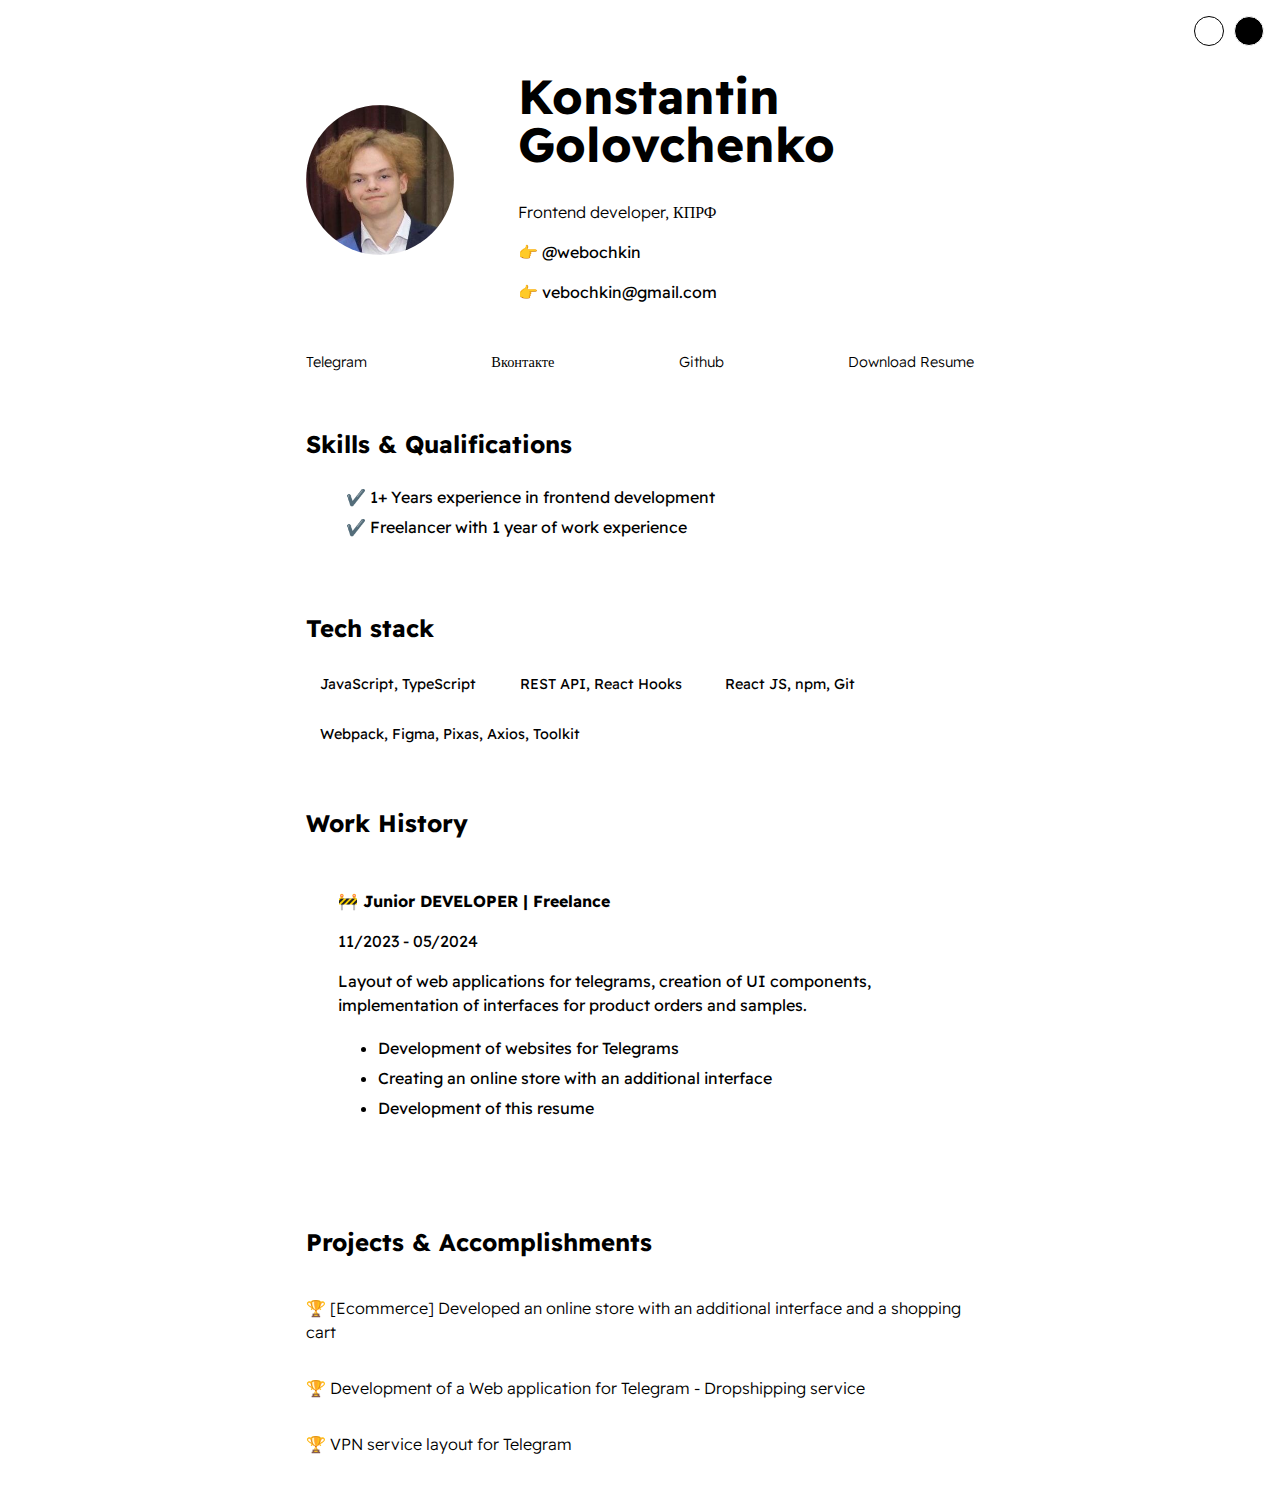
==== index.html @ 5b061f0c "new file:   assets/images/dark mode preview.PNG 	new file:   assets/images/demo.gif 	new file:   ass" ====
<!DOCTYPE html>
<html lang="en">
<head>
  <meta charset="UTF-8">
  <meta name="viewport" content="width=device-width, initial-scale=1.0">
  <title>Resume by Vebochkin</title>
  <link rel="stylesheet" href="./styles/main.css">
  <link rel="stylesheet" href="./styles/theme-switcher.css">
</head>

<body>
  <div id="container--main">

    <section id="wrapper--hero" class="section--page">
        <img id="profile-pic" src="./assets/images/profile_pic.png">

        <div>
            <h1 id="user-name">Konstantin Golovchenko</h1>
            <p id="bio">Frontend developer, КПРФ</p>
            <p id="tg">👉 @webochkin</p>
            <p id="email">👉 vebochkin@gmail.com</p>
        </div>
      </section>

      <section class="section--page">

        <div id="socials--list">
          <a href="https://t.me/@webochkin" target="_blank">Telegram</a>
            <a href="https://vk.com/manimein" target="_blank">Вконтакте</a>
            <a href="https://github.com/Vebochkin" target="_blank">Github</a>
            <a href="./assets/resume.docx" target="_blank">Download Resume</a>
        </div>
    </section>

    <section class="section--page">
      <h2>Skills & Qualifications</h2>
      <ul id="qualifications--list">
          <li>✔️ 1+ Years experience in frontend development</li>
          <li>✔️ Freelancer with 1 year of work experience</li>

      </ul>
  </section>

  <section class="section--page">
    <h2>Tech stack</h2>

    <div id="wrapper--techstack__items">
        <div class="card--techstack"><span>JavaScript, TypeScript</span></div>
        <div class="card--techstack"><span>REST API,  React Hooks</span></div>
        <div class="card--techstack"><span>React JS, npm, Git</span></div>
        <div class="card--techstack"><span>Webpack, Figma, Pixas, Axios, Toolkit</span></div>
    </div>
</section>

<section id="work-history-wrapper" class="section--page">
  <h2>Work History</h2>



  <div class="card--work-history">
      <strong>🚧 Junior DEVELOPER | Freelance</strong>
      <p>11/2023 - 05/2024</p>
      <p>Layout of web applications for telegrams,
        creation of UI components, implementation of interfaces for product orders and samples.</p>
      <ul>
          <li>Development of websites for Telegrams</li>
          <li>Creating an online store with an additional interface</li>
          <li>Development of this resume</li>
      </ul>
  </div>
</section>

<section class="section--page">
  <h2>Projects & Accomplishments</h2>

  <div class="card--project">
      <a href="project1.html"><span>🏆 </span>[Ecommerce] Developed an online store with an additional interface and a shopping cart</a>
  </div>

  <div class="card--project">
      <a href="Потеряно" ><span>🏆 </span>Development of a Web application for Telegram - Dropshipping service</a>
  </div>

  <div class="card--project">
      <a href="Потеряно" ><span>🏆 </span>VPN service layout for Telegram</a>
  </div>

</section>
</div>
<div id="theme-switcher">
    <div class="theme" id="theme-light" data-theme="light"></div>
    <div class="theme" id="theme-dark" data-theme="dark"></div>
  </div>
</body>
<script src="js/theme-switcher.js"></script>
</html>
---- styles/main.css ----
@import url('https://fonts.googleapis.com/css2?family=Readex+Pro:wght@300;400;500;600;700&display=swap');

:root{
    --mainTextColor-light:#000;
    --secondaryTextColor-light:rgb(51 51 51);
    --mainLinkColor-light:#0da2b8;
    --mainBorderColor-light:rgb(218, 218, 218);
    --mainBgColor-light:rgb(249, 250,251);
}

[data-theme="dark"]{
    --mainTextColor:#fff;
    --secondaryTextColor:#adb0b1;
    --mainLinkColor:rgb(30, 190,214);
    --mainBorderColor:#2b3031;
    --mainBgColor:#131415;
}



*{
    font-family: 'Readex Pro';
    line-height: 1.5em;
    box-sizing: border-box;
    color: var(--mainTextColor);
    
}

body{
    background-color: var(--mainBgColor);            
}

p, span, li{
    color: var(--secondaryTextColor);
    font-size: 1em;
}

a{
    text-decoration: none;
    color: var(--mainLinkColor);
    font-weight: 500;
}

li{
    line-height: 1.9em;
}

#container--main{
    max-width: 700px;
    margin: 0 auto;
    padding: 1em;
}

.section--page{
    padding-top: 1em;
    padding-bottom: 1em;
}

#wrapper--hero{
    display: flex;
    align-items: center;
    gap: 4em;
}

#bio, a{
    font-weight: 300;
}

#user-name{
    font-size: 48px;
    line-height: 1em;
}

#profile-pic{
    width: 150px;
    height: 150px;
    object-fit: cover;
    border-radius: 50%;
}

#email{
    color: var(--mainTextColor);
}

#socials--list{
    display: flex;
    justify-content: space-between;
    column-gap: 1em;
    flex-wrap: wrap;
}

#socials--list a{
    font-weight: 300;
    color: var(--secondaryTextColor);
    font-size: 0.9em;
    transition: 0.3s;
}

#socials--list a:hover{
    font-weight: 100;
    color: var(--mainLinkColor);
    font-size: 0.9em;
}

#qualifications--list{
    list-style: none;
}

#wrapper--techstack__items{
    display: flex;
    flex-wrap: wrap;
    gap: 1em;
    font-size: 0.9em;
}

.card--techstack{
    border: 1px solid var(--mainBorderColor);
    border-radius: 5px;
    padding: 0.5em 1em;
    align-items: center;
}

.card--project{
    padding-top: 1em;
    padding-bottom: 1em;
    border-top: 1px solid var(--mainBorderColor);
}

.card--project a{
    color: var(--mainTextColor);

    transition: 0.3s;
}

.card--project a:hover{
    color: rgb(30, 190,214);

}

.card--work-history{
    border-left: 1px solid var(--mainBorderColor);
    margin-top: 3em;
    margin-bottom: 3em;
    padding-left: 2em;
}

.line-break{
    background-color: var(--mainBorderColor);
    height: 1px;
}


@media(max-width:600px){

    .section--page{
        padding-top: 1em;
        padding-bottom: 1em;
        margin-top: 3em;
    }

    #wrapper--hero{
        display: flex;
        align-items: center;
        gap: 1em;
    }

    #profile-pic{
        width: 200px;
        height: 200px;
    }

    #wrapper--hero{
        flex-direction: column;
    }

    .card--work-history{
        border-left: none;
        padding-left: 0;
    }
}
---- styles/theme-switcher.css ----
#theme-switcher{
    position: fixed;
    right:1em;
    top: 1em;
    display: flex;
    gap: 10px;
    cursor: pointer;
}

.theme{
    height: 30px;
    width: 30px;
    border-radius: 50%;
    transition: 0.3s;
    border: 1px solid;
}

.theme:hover{
    height: 33px;
    width: 33px;
}

#theme-dark{
    background-color: #000;
    /* border-color: #fff; */
}

#theme-light{
    background-color: #fff;
    /* border-color: #000; */
}

#theme-1{
    background-color: #999ECD;
}

#theme-2{
    background-color: #73B5DE;
}

#theme-3{
    background-color: #AD7EAD;
}
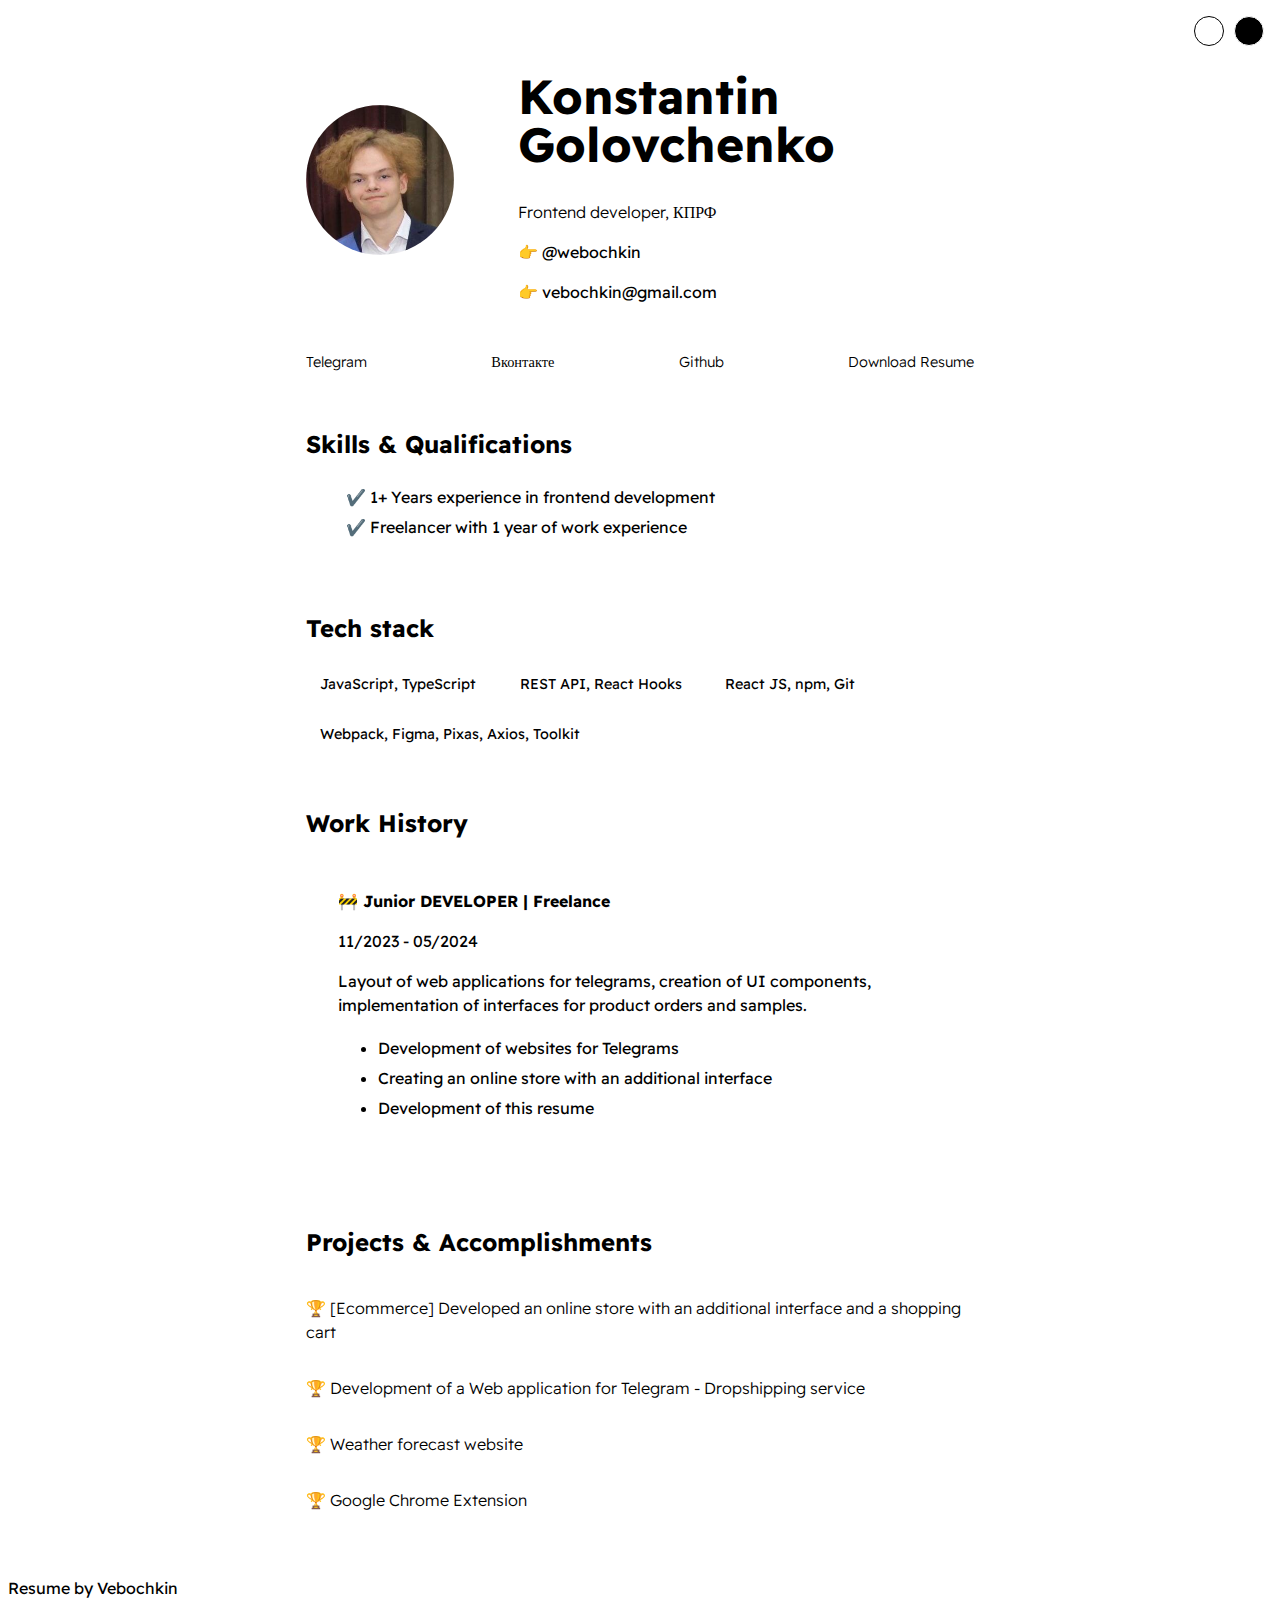
==== commit 578ebbf9: "deleted:    assets/images/dark mode preview.PNG 	deleted:    assets/images/demo.gif 	deleted:    ass" ====
--- a/index.html
+++ b/index.html
@@ -37,7 +37,7 @@
       <ul id="qualifications--list">
           <li>✔️ 1+ Years experience in frontend development</li>
           <li>✔️ Freelancer with 1 year of work experience</li>
-
+          <li></li>
       </ul>
   </section>
 
@@ -78,12 +78,19 @@
   </div>
 
   <div class="card--project">
-      <a href="Потеряно" ><span>🏆 </span>Development of a Web application for Telegram - Dropshipping service</a>
+      <a href="project1.html" ><span>🏆 </span>Development of a Web application for Telegram - Dropshipping service</a>
   </div>
 
   <div class="card--project">
-      <a href="Потеряно" ><span>🏆 </span>VPN service layout for Telegram</a>
+      <a href="project1.html" ><span>🏆 </span>Weather forecast website</a>
   </div>
+
+  <div class="card--project">
+    <a href="project1.html" ><span>🏆 </span>
+      Google Chrome Extension</a>
+</div>
+
+ 
 
 </section>
 </div>
@@ -91,6 +98,9 @@
     <div class="theme" id="theme-light" data-theme="light"></div>
     <div class="theme" id="theme-dark" data-theme="dark"></div>
   </div>
+  <footer>
+    <p>Resume by Vebochkin</p>
+</footer>
 </body>
 <script src="js/theme-switcher.js"></script>
 </html>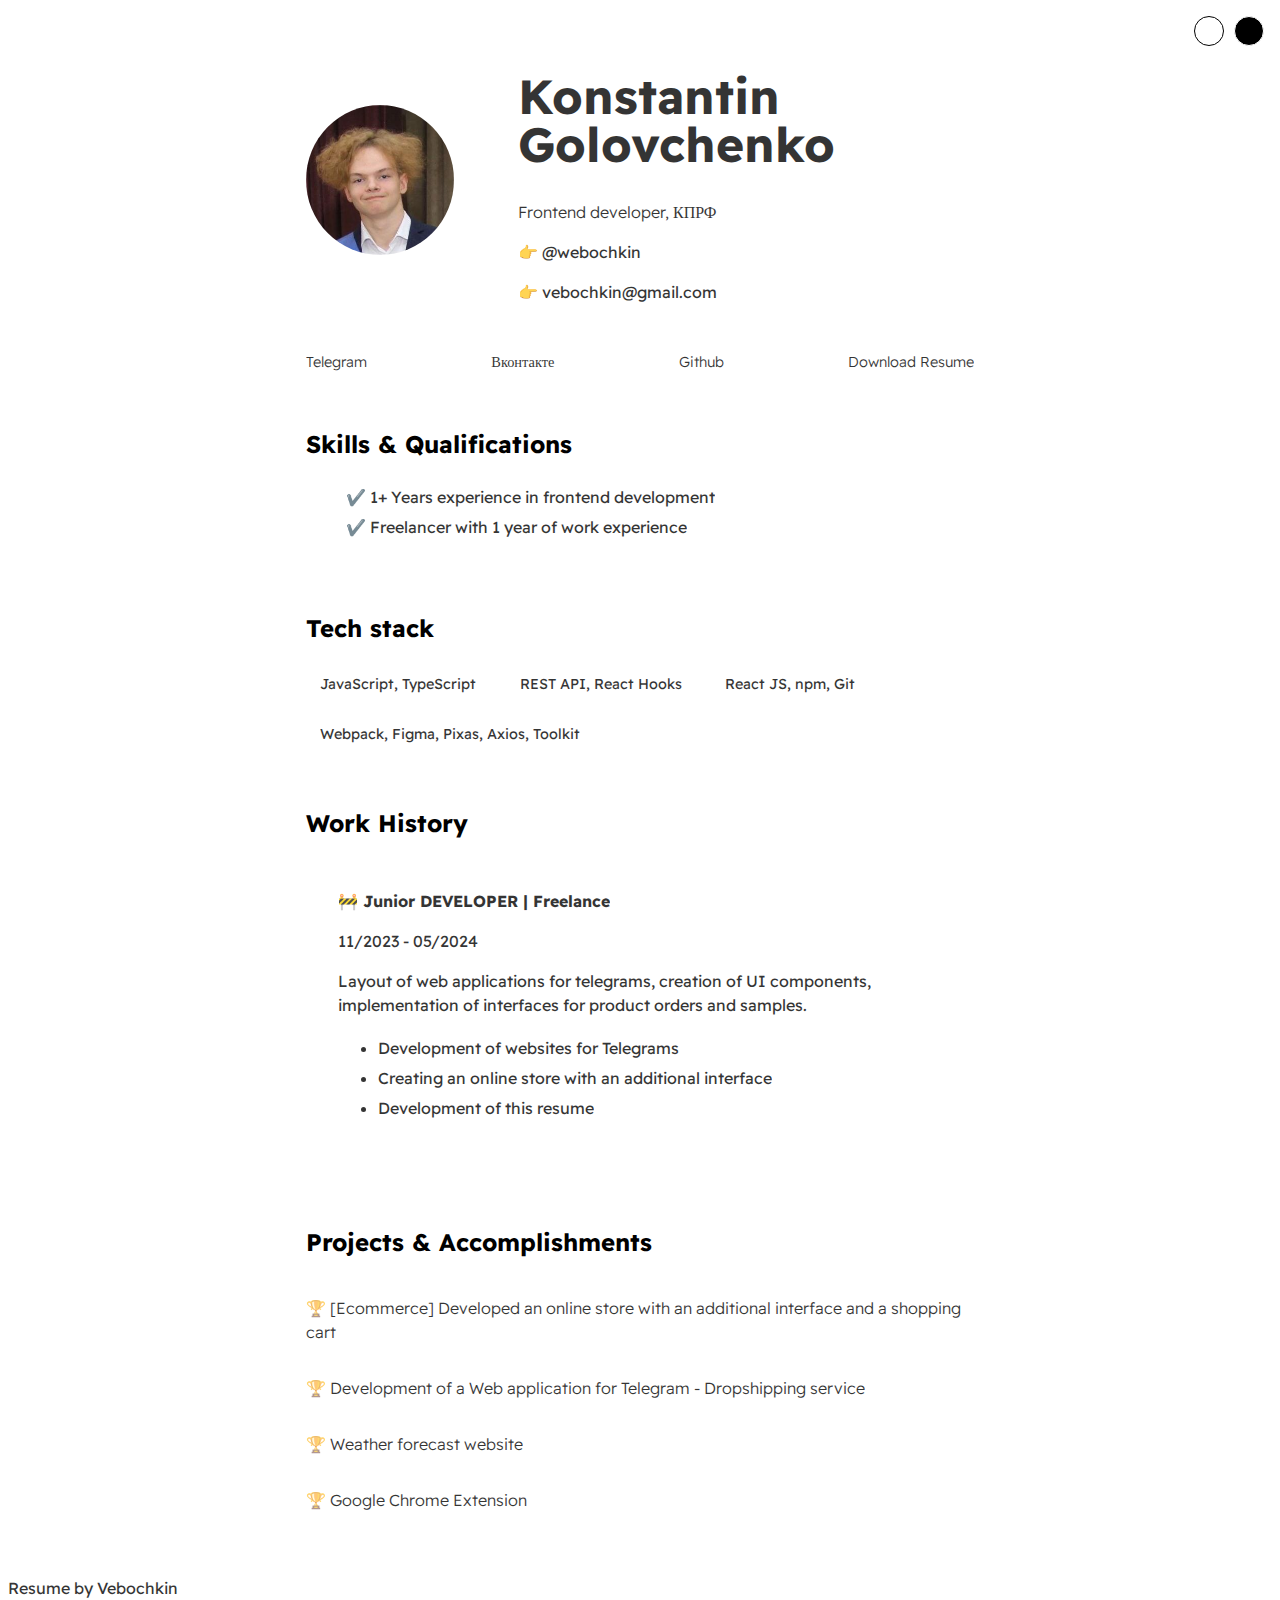
==== commit 78e5e08e: "modified:   index.html 	modified:   js/theme-switcher.js" ====
--- a/index.html
+++ b/index.html
@@ -101,6 +101,66 @@
   <footer>
     <p>Resume by Vebochkin</p>
 </footer>
+<script>
+  function animate({timing, draw, duration}) {
+    let start = performance.now();
+  
+    requestAnimationFrame(function animate(time) {
+      let timeFraction = (time - start) / duration;
+      if (timeFraction > 1) timeFraction = 1;
+  
+      let progress = timing(timeFraction);
+  
+      draw(progress);
+  
+      if (timeFraction < 1) {
+        requestAnimationFrame(animate);
+      }
+    });
+  }
+  
+   
+  function linear(timeFraction) {
+    return timeFraction;
+  }
+  
+   
+  function draw(progress) {
+    const elements = document.querySelectorAll('h1, p, li, span, strong, a'); 
+  
+    elements.forEach(element => {
+      element.style.opacity = progress;  
+    });
+  }
+  
+   
+  animate({
+    timing: linear,
+    draw: draw,
+    duration: 1000  
+  });
+  </script>
+  <script>
+     
+    function hoverAnimation() {
+      const elements = document.querySelectorAll('h1, p, li, span, strong, a');
+    
+      elements.forEach(element => {
+        element.addEventListener('mouseenter', function() {
+          
+          element.classList.add('hovered');  
+        });
+    
+        element.addEventListener('mouseleave', function() {
+           
+          element.classList.remove('hovered'); 
+        });
+      });
+    }
+    
+     
+    hoverAnimation();
+    </script>
 </body>
 <script src="js/theme-switcher.js"></script>
 </html>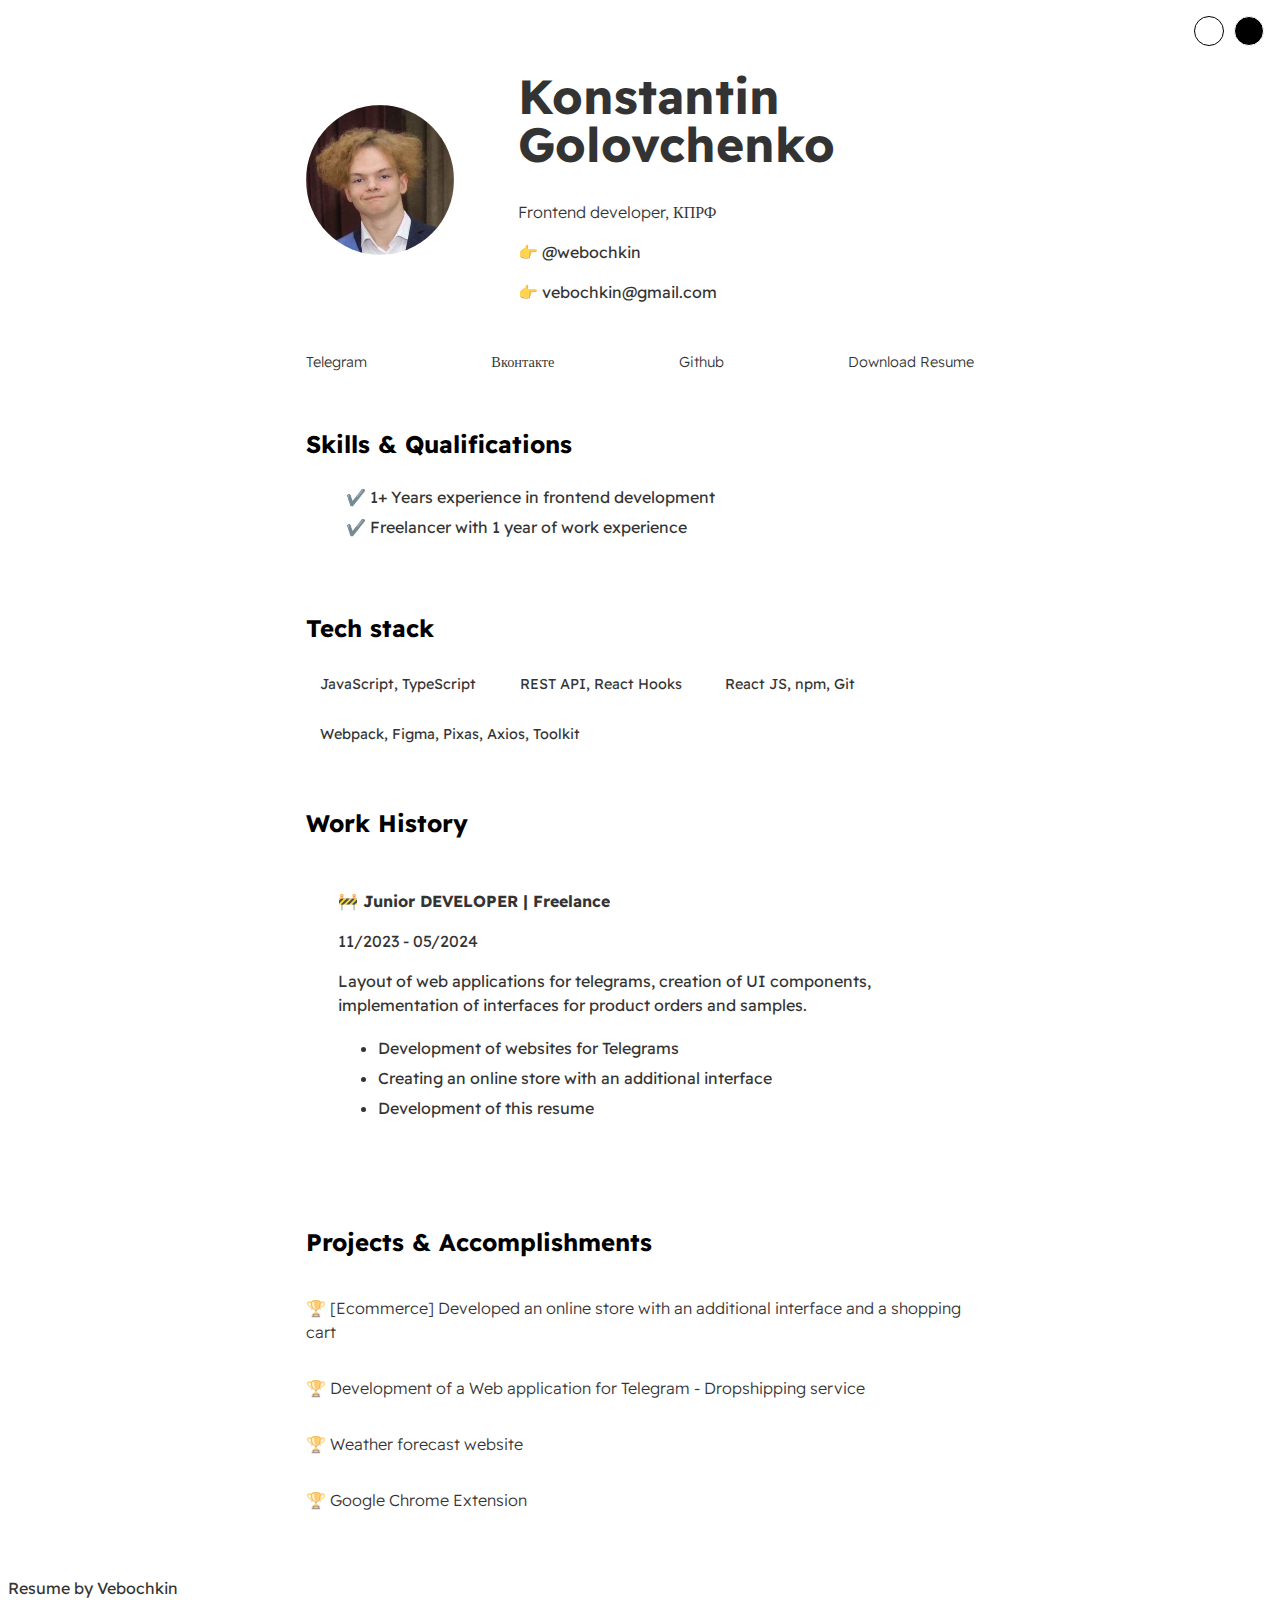
==== commit b203a400: "modified:   index.html 	modified:   js/theme-switcher.js 	modified:   styles/main.css" ====
--- a/index.html
+++ b/index.html
@@ -161,6 +161,10 @@
      
     hoverAnimation();
     </script>
+
+<section id="hidden-text" class="hidden">
+  <p>примите на работу пж</p>
+</section>
 </body>
 <script src="js/theme-switcher.js"></script>
 </html>--- a/styles/main.css
+++ b/styles/main.css
@@ -178,3 +178,6 @@
         padding-left: 0;
     }
 }
+.hidden {
+    display: none;
+}
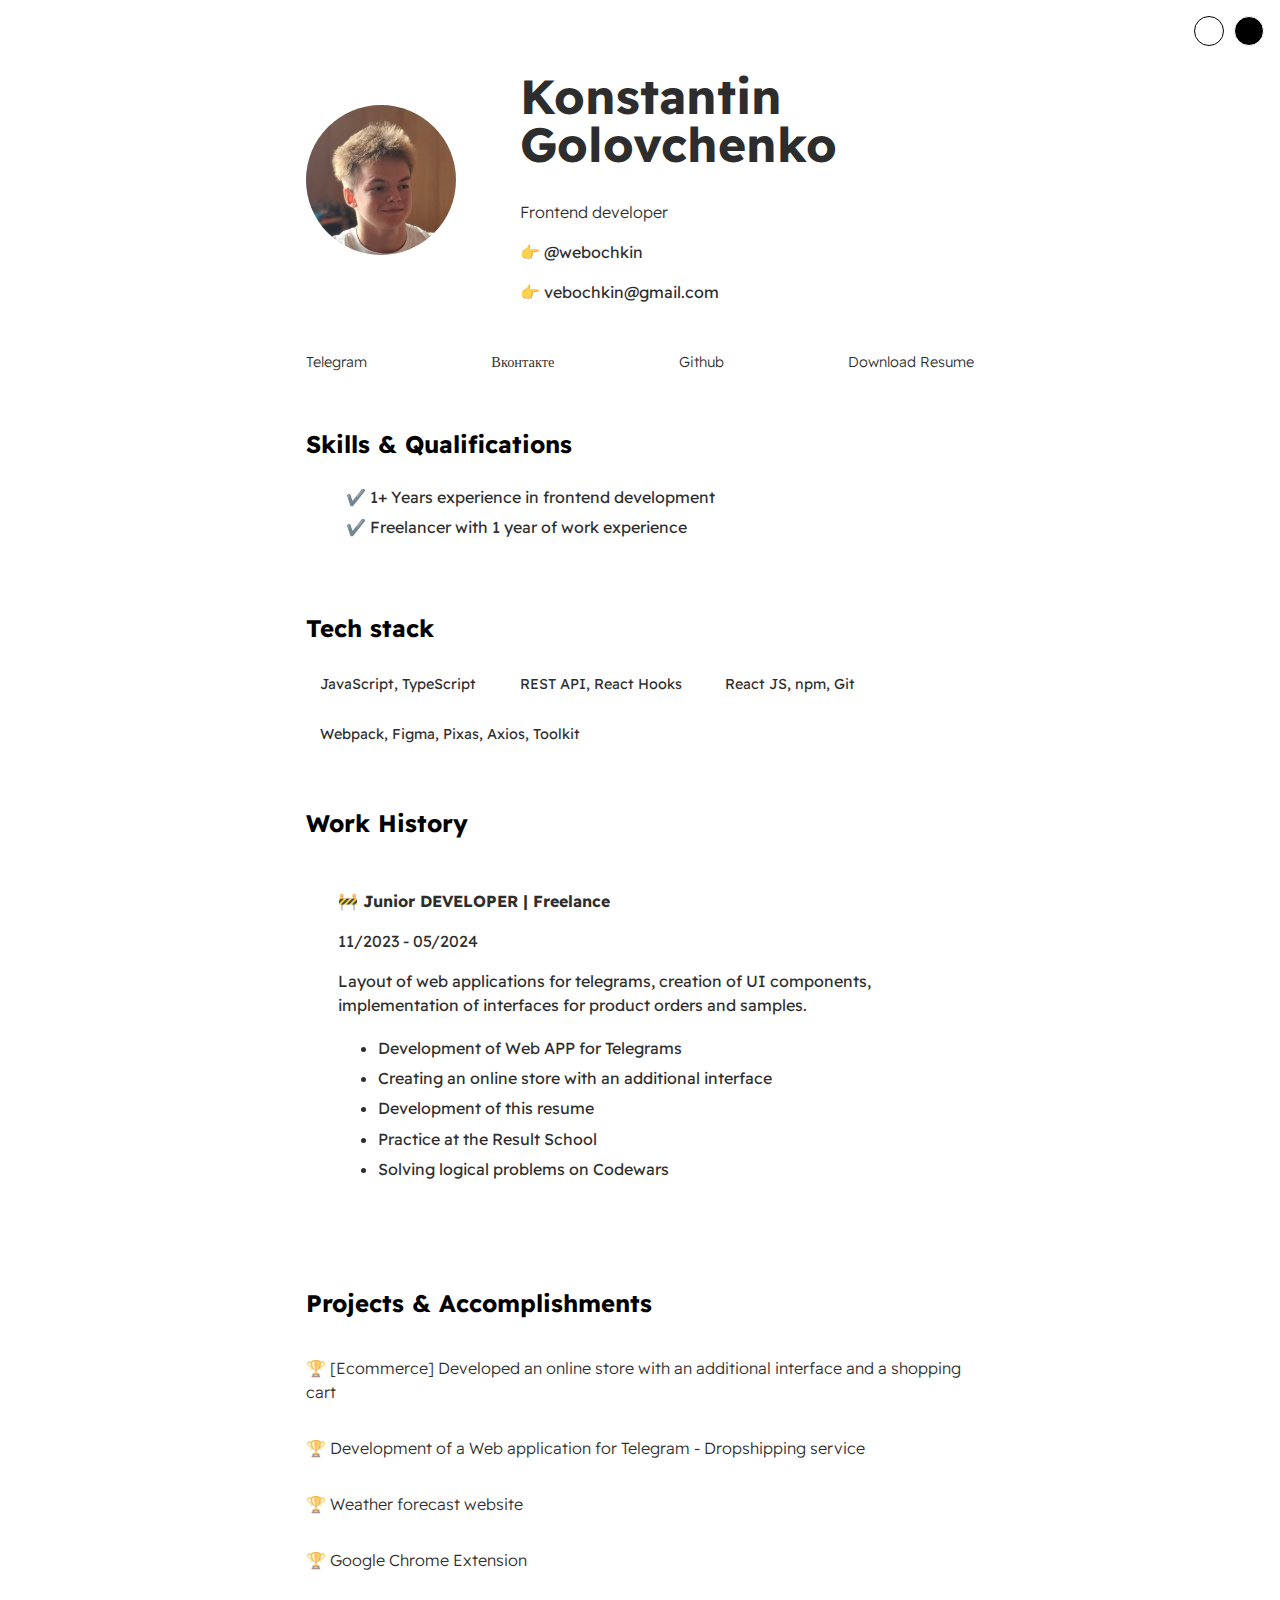
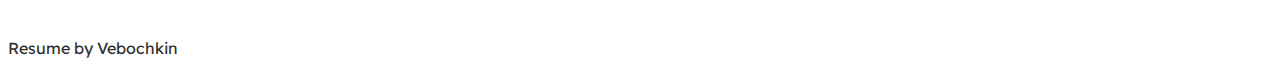
==== commit 6b5273af: "modified:   assets/images/profile_pic.png 	modified:   index.html" ====
--- a/index.html
+++ b/index.html
@@ -16,7 +16,7 @@
 
         <div>
             <h1 id="user-name">Konstantin Golovchenko</h1>
-            <p id="bio">Frontend developer, КПРФ</p>
+            <p id="bio">Frontend developer</p>
             <p id="tg">👉 @webochkin</p>
             <p id="email">👉 vebochkin@gmail.com</p>
         </div>
@@ -63,9 +63,11 @@
       <p>Layout of web applications for telegrams,
         creation of UI components, implementation of interfaces for product orders and samples.</p>
       <ul>
-          <li>Development of websites for Telegrams</li>
+          <li>Development of Web APP for Telegrams</li>
           <li>Creating an online store with an additional interface</li>
           <li>Development of this resume</li>
+          <li>Practice at the Result School</li>
+          <li>Solving logical problems on Codewars</li>
       </ul>
   </div>
 </section>
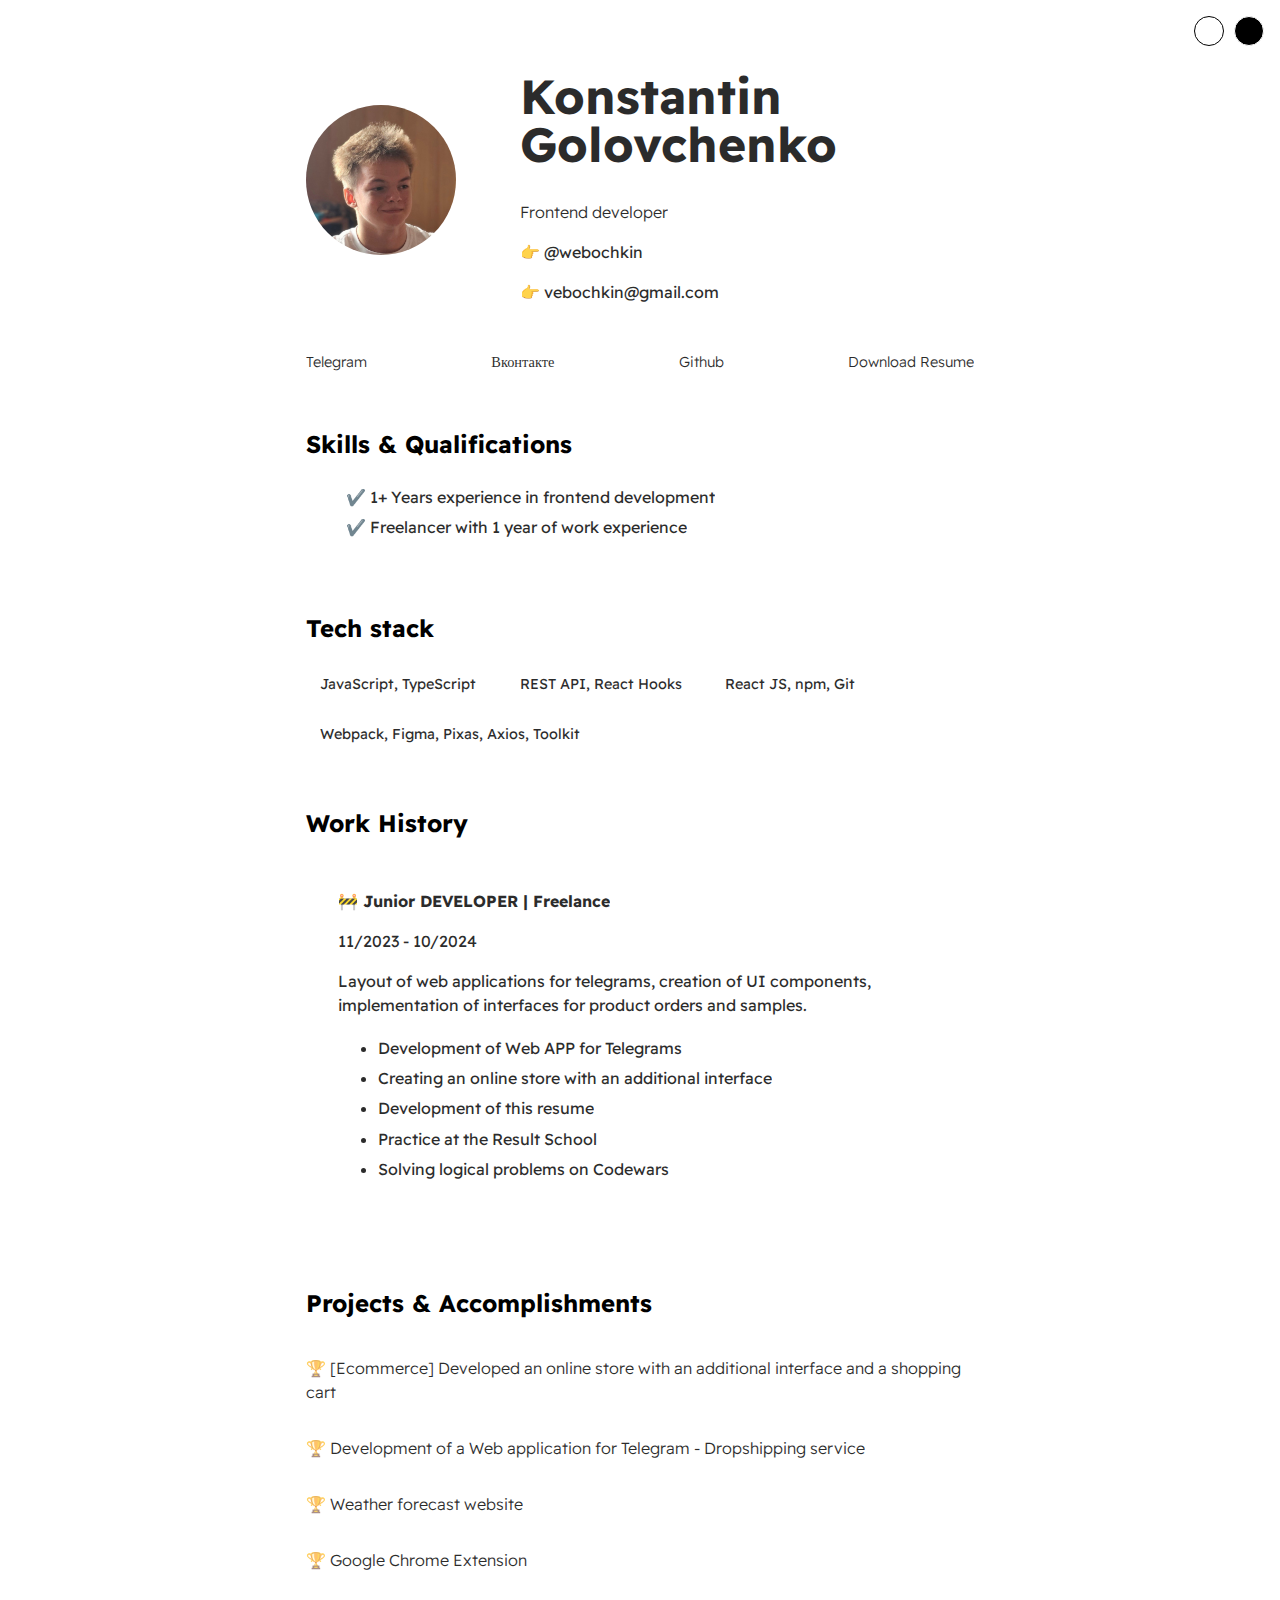
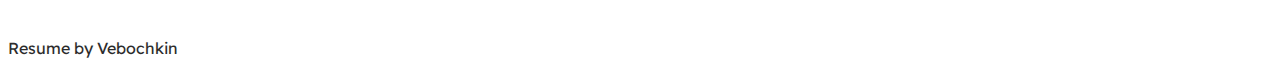
==== commit 54bb7cad: "modified:   index.html" ====
--- a/index.html
+++ b/index.html
@@ -59,7 +59,7 @@
 
   <div class="card--work-history">
       <strong>🚧 Junior DEVELOPER | Freelance</strong>
-      <p>11/2023 - 05/2024</p>
+      <p>11/2023 - 10/2024</p>
       <p>Layout of web applications for telegrams,
         creation of UI components, implementation of interfaces for product orders and samples.</p>
       <ul>
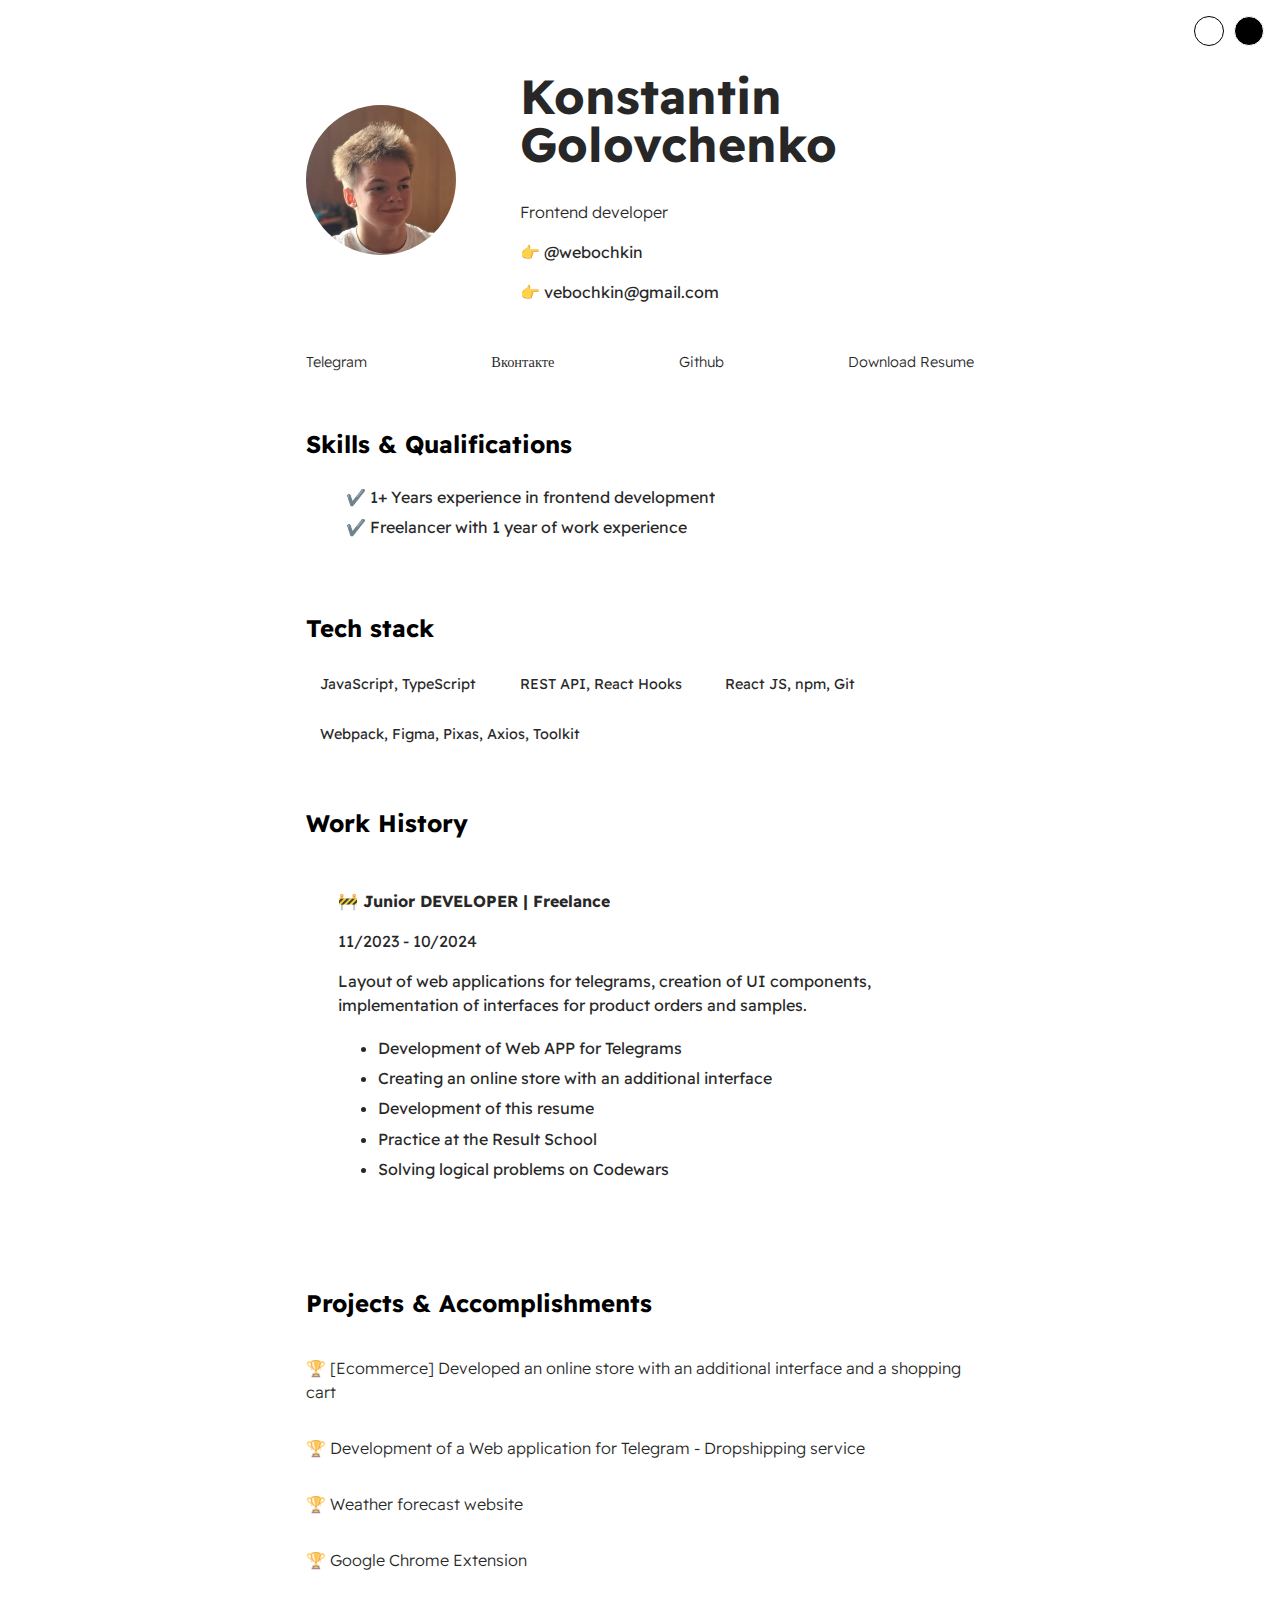
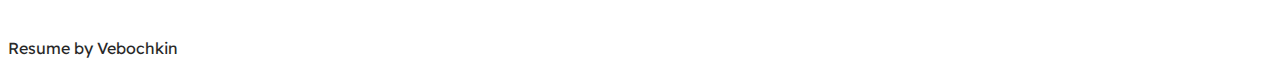
==== commit 265c70c8: "renamed:    assets/images/profile_pic.png -> assets/images/profile_pics.png 	modified:   index.html" ====
--- a/index.html
+++ b/index.html
@@ -12,7 +12,7 @@
   <div id="container--main">
 
     <section id="wrapper--hero" class="section--page">
-        <img id="profile-pic" src="./assets/images/profile_pic.png">
+        <img id="profile-pic" src="./assets/images/profile_pics.png">
 
         <div>
             <h1 id="user-name">Konstantin Golovchenko</h1>
